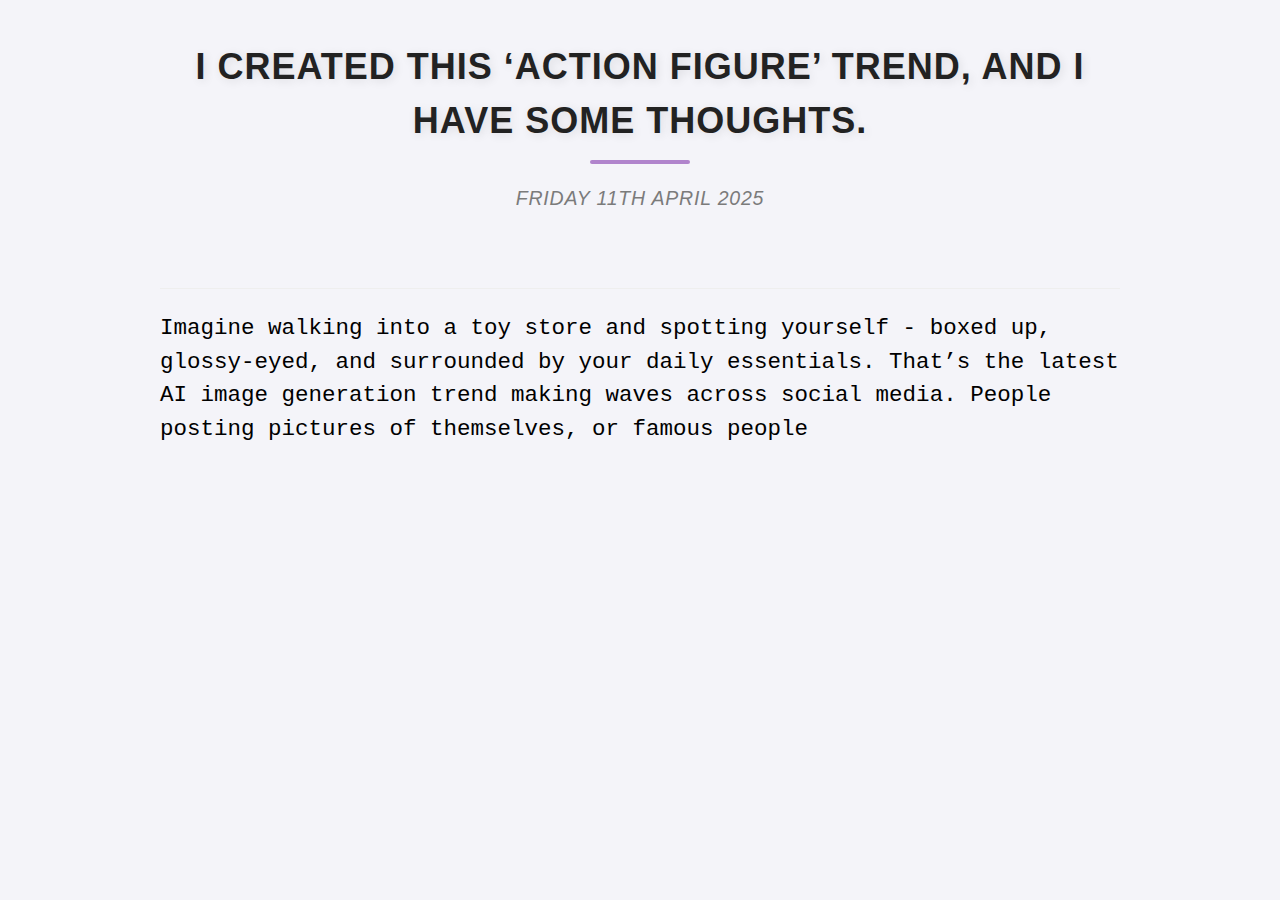
==== action-figure-trend.html @ eaa57ef6 "Added 'action-figures' blog post" ====
<!DOCTYPE html>
<html lang="en">
<head>
  <meta charset="UTF-8" />
  <title>I created this ‘Action Figure’ trend, and I have some thoughts.</title>
  <link rel="stylesheet" href="blog.css"/>
  <link rel="stylesheet" href="https://www.w3schools.com/w3css/4/w3.css">
  <link rel="stylesheet" href="https://fonts.googleapis.com/css?family=Raleway">
</head>

<body>
<div class="page_text_container">
  <div class="page_content">

    <h1><b>I created this ‘Action Figure’ trend, and I have some thoughts.</b></h1>
    <h3 class="date">Friday 11th April 2025</h3>
    <br> <br>
    <hr>

      <p>
        Imagine walking into a toy store and spotting yourself - boxed up, glossy-eyed, and surrounded by your daily essentials. That’s the latest AI image generation trend making waves across social media. People posting pictures of themselves, or famous people
---- blog.css ----
/* Import fonts */
@import url("https://fonts.cdnfonts.com/css/tw-cen-mt-std");

/* ================================ */
/*        Global Variables          */
/* ================================ */
:root {
    --text_font: "Roboto", sans-serif;

    /* Color Theme */
    --mainpurple: #6008ac;
    --lightpurple: #b084cc;
    --yellowalt: #edbd2d;
    --lightyellow: #f8e09a;
    --mainwhite: #f4f4f9;
    --mainblack: #000000;
    --maingrey: #ccc;

    /* Styling colours */
    --default-color: #2d2d2d;
    --grey: #9e9e9e;
    --red: #eb5757;
    --orange: #f2994a;
    --yellow: #f2c94c;
    --green: #27ae60;
    --teal: #2ac9b7;
    --blue: #2d9cdb;
    --purple: #9b51e0;
    --pink: #ff4d94;
    --brown: #8d6e63;
    --cyan: #00bcd4;
    --light-grey: #f5f5f5;
}

/* ================================ */
/*          Global Styles           */
/* ================================ */
body {
    background-color: var(--mainwhite);
    font-family: var(--text_font);
    font-size: 18px;
    line-height: 1.43; /* Improved readability */
    color: var(--mainblack);
}

/* ================================ */
/*          Headings Styles         */
/* ================================ */
h1 {
    font-size: 3rem;
    font-weight: 800;
    text-align: center;
    color: #222;
    position: relative;
    padding-bottom: 15px;
    margin-bottom: 20px;
    text-transform: uppercase;
    letter-spacing: 1px;
    text-shadow: 2px 2px 10px rgba(0, 0, 0, 0.1);
    transition: color 0.3s ease-in-out;
}

/* Underline effect for h1 */
h1::after {
    content: "";
    display: block;
    width: 100px;
    height: 4px;
    background: var(--lightpurple);
    margin: 12px auto 0;
    border-radius: 2px;
    transition: width 0.3s ease-in-out;
}

/* Hover effect on heading */
h1:hover::after {
    width: 120px;
}

/* Underline effect for h2 */
h2::after {
    content: "";
    display: block;
    width: 100px;
    height: 4px;
    background: var(--purple);
    margin: 12px auto 0;
    border-radius: 2px;
    transition: width 0.3s ease-in-out;
}

/* Hover effect on heading */
h2:hover::after {
    width: 120px;
}

/* Styling for post date */
.date {
    font-size: 1.3rem;
    font-weight: 500;
    text-align: center;
    color: #666;
    margin-top: -5px;
    font-style: italic;
    text-transform: uppercase;
    letter-spacing: 0.8px;
    opacity: 0.85;
    transition: opacity 0.3s ease-in-out;
}

h3:hover {
    opacity: 1;
}

/* ================================ */
/*       Page Content Styles        */
/* ================================ */
.page_text_container {
    position: relative;
    text-align: center;
    padding: 0;
    margin-top: 25px;
    width: 100%;
    display: flex;
    justify-content: center;
}

.page_content {
    width: 75%;
    margin: 5px;
}

/* Centering images */
.outer-img-container {
    display: flex;
    justify-content: center;
    align-items: center;
}

figcaption {
    font-size: 12px;
    font-style: italic;
    text-align: center;
    margin-top: 5px;
    outline: 1px solid var(--maingrey);
    padding: 5px;
}

/* ================================ */
/*           Footer Styles          */
/* ================================ */
footer {
    display: flex;
    justify-content: center;
    align-items: center;
    padding: 20px;
    border-top: 5px solid var(--maingrey);
}

footer p {
    margin: 0;
}

/* Footer Button Styling */
footer button {
    background-color: var(--lightpurple);
    color: white;
    border: none;
    padding: 10px 20px;
    font-size: 16px;
    border-radius: 5px;
    cursor: pointer;
    transition: background-color 0.3s ease, transform 0.2s ease;
}

footer button:hover {
    background-color: var(--mainpurple);
    transform: scale(1.05);
}

/* Footer Button Styling */
#exit-button {
    background-color: var(--lightpurple);
    color: white;
    cursor: pointer;
    transition: background-color 0.3s ease, transform 0.2s ease;
    margin-top: 5px;
}

#exit-button:hover {
    background-color: var(--mainpurple);
    transform: scale(1.05);
}


/* Read more Button Styling */
.read {
    background-color: var(--maingrey);
    color: var(--mainblack);
    border: none;
    padding: 10px 20px;
    font-size: 16px;
    border-radius: 5px;
    cursor: pointer;
    transition: background-color 0.3s ease, transform 0.2s ease;
    margin-bottom: 50px;
}

.read:hover {
    background-color: var(--mainpurple);
    transform: scale(1.05);
    color: var(--mainwhite);
}

/* ================================ */
/*      Blog Text Customization     */
/* ================================ */
.text_computer {
    font-family: 'Courier New', Courier, monospace;
    font-size: 150%;
}

.blog_text {
    text-align: left;
}

p {
    font-family: var(--text_font), serif;
    font-size: 150%;
    text-align: left;

}

/* ================================ */
/*      Hyperlink Hover Effect      */
/* ================================ */

a:hover {
    background-color: var(--mainpurple);
    color: var(--mainwhite);
    transition: 0.2s;
    padding: 5px 10px;
    border-radius: 10px;
    box-decoration-break: clone;
    -webkit-box-decoration-break: clone;
}

/* ================================= */
/*       Text Alignment Classes      */
/* ================================= */
.text-left { text-align: left; }
.text-center { text-align: center; }
.text-right { text-align: right; }

p {
    font-family: 'Courier New', Courier, monospace;
}

.main-page {
    font-family: var(--text_font);
}

footer p {
    font-family: var(--text_font);
}

/* ================================= */
/*      Standard Color Classes       */
/* ================================= */
.text-default { color: var(--default-color); }
.text-grey { color: var(--grey); }
.text-red { color: var(--red); }
.text-orange { color: var(--orange); }
.text-yellow { color: var(--yellow); }
.text-green { color: var(--green); }
.text-teal { color: var(--teal); }
.text-blue { color: var(--blue); }
.text-purple { color: var(--purple); }
.text-pink { color: var(--pink); }
.text-brown { color: var(--brown); }
.text-cyan { color: var(--cyan); }

/* ================================= */
/*     Text Highlighting             */
/* ================================= */
.highlight {
    padding: 2px 6px;
    border-radius: 4px;
    display: inline;
    box-decoration-break: clone;
    -webkit-box-decoration-break: clone;
}


/* Default state: Transparent background with black text */
.highlight-grey { background-color: rgba(158, 158, 158, 0.1); color: #000; }
.highlight-red { background-color: rgba(235, 87, 87, 0.1); color: #000; }
.highlight-orange { background-color: rgba(242, 153, 74, 0.1); color: #000; }
.highlight-yellow { background-color: rgba(242, 201, 76, 0.1); color: #000; }
.highlight-green { background-color: rgba(39, 174, 96, 0.3); color: #000; }
.highlight-teal { background-color: rgba(42, 201, 183, 0.1); color: #000; }
.highlight-blue { background-color: rgba(45, 156, 219, 0.1); color: #000; }
.highlight-purple { background-color: rgba(155, 81, 224, 0.1); color: #000; }
.highlight-pink { background-color: rgba(255, 77, 148, 0.1); color: #000; }
.highlight-brown { background-color: rgba(141, 110, 99, 0.1); color: #000; }
.highlight-cyan { background-color: rgba(0, 188, 212, 0.1); color: #000; }

/* Smooth transition effect */
.highlight-grey,
.highlight-red,
.highlight-orange,
.highlight-yellow,
.highlight-green,
.highlight-teal,
.highlight-blue,
.highlight-purple,
.highlight-pink,
.highlight-brown,
.highlight-cyan {
    transition: background-color 0.3s ease, color 0.3s ease;
}

/* Hover state: Solid color with white or black text for contrast */
.highlight-grey:hover { background-color: var(--grey); color: #fff; }
.highlight-red:hover { background-color: var(--red); color: #fff; }
.highlight-orange:hover { background-color: var(--orange); color: #fff; }
.highlight-yellow:hover { background-color: var(--yellow); color: #000; }
.highlight-green:hover { background-color: var(--green); color: #fff; }
.highlight-teal:hover { background-color: var(--teal); color: #fff; }
.highlight-blue:hover { background-color: var(--blue); color: #fff; }
.highlight-purple:hover { background-color: var(--purple); color: #fff; }
.highlight-pink:hover { background-color: var(--pink); color: #fff; }
.highlight-brown:hover { background-color: var(--brown); color: #fff; }
.highlight-cyan:hover { background-color: var(--cyan); color: #fff; }

/* ================================= */
/*       Full-Width Banner Style     */
/* ================================= */
.banner {
    display: block;
    width: 100%;
    padding: 12px;
    border-radius: 6px;
}

.banner-grey { background-color: var(--grey); color: #fff; }
.banner-red { background-color: var(--red); color: #fff; }
.banner-orange { background-color: var(--orange); color: #fff; }
.banner-yellow { background-color: var(--yellow); color: #000; }
.banner-green { background-color: var(--green); color: #fff; }
.banner-teal { background-color: var(--teal); color: #fff; }
.banner-blue { background-color: var(--blue); color: #fff; }
.banner-purple { background-color: var(--purple); color: #fff; }
.banner-pink { background-color: var(--pink); color: #fff; }
.banner-brown { background-color: var(--brown); color: #fff; }
.banner-cyan { background-color: var(--cyan); color: #fff; }

/* ================================= */
/*        Quote Block Style          */
/* ================================= */
/* Block Quote */
.quote {
    border-left: 4px solid var(--grey);
    padding: 10px 16px;
    background-color: var(--light-grey);
    font-style: italic;
    color: var(--default-color);
    font-size: 125% !important;
    font-family: "Georgia", "Garamond", "Times New Roman", serif; /* More quote-like font */
    transition: background-color 0.3s ease, border-color 0.3s ease, transform 0.2s ease;
}

.quote:hover {
    background-color: rgba(158, 158, 158, 0.1); /* Slight grey tint */
    border-left-color: var(--purple); /* Highlight border */
    transform: translateX(4px); /* Slight shift for a dynamic effect */
}

/* Inline Quote */
.quote-inline {
    border-left: 2px solid var(--grey); /* Thinner border for inline use */
    padding-left: 8px; /* Small padding to separate from text */
    font-style: italic;
    color: var(--default-color);
    font-size: 80% !important; /* Slightly larger for emphasis but not overpowering */
    display: inline; /* Ensures it stays within text flow */
    background-color: var(--light-grey);
    font-family: "Georgia", "Garamond", "Times New Roman", serif; /* Matching quote style */
    transition: background-color 0.3s ease, border-color 0.3s ease, transform 0.2s ease;
}

.quote-inline:hover {
    background-color: rgba(158, 158, 158, 0.3); /* More noticeable highlight */
    border-left-color: var(--purple); /* Highlight border */
    transform: scale(1.05); /* Slight zoom effect */
}


/* ================================= */
/*   Prism.js Code Block Styling     */
/* ================================= */
pre[class*="language-"] {
    background: #2d2d2d;
    padding: 12px;
    border-radius: 6px;
    overflow-x: auto;
    font-family: monospace;
}


/* ================================= */
/*            Callouts               */
/* ================================= */
.callout {
    padding: 12px;
    border-radius: 6px;
    border-left: 5px solid;
    margin: 10px 0;
    font-size: 150%;
    background-color: rgba(45, 45, 45, 0.1);
    color: var(--default-color);
    display: flex;
    align-items: flex-start;
    gap: 10px;
}

/* Color Variants */
.callout.grey { border-color: var(--grey); background-color: rgba(158, 158, 158, 0.1); }
.callout.red { border-color: var(--red); background-color: rgba(235, 87, 87, 0.1); }
.callout.orange { border-color: var(--orange); background-color: rgba(242, 153, 74, 0.1); }
.callout.yellow { border-color: var(--yellow); background-color: rgba(242, 201, 76, 0.1); }
.callout.green { border-color: var(--green); background-color: rgba(39, 174, 96, 0.1); }
.callout.teal { border-color: var(--teal); background-color: rgba(42, 201, 183, 0.1); }
.callout.blue { border-color: var(--blue); background-color: rgba(45, 156, 219, 0.1); }
.callout.purple { border-color: var(--purple); background-color: rgba(155, 81, 224, 0.1); }
.callout.pink { border-color: var(--pink); background-color: rgba(255, 77, 148, 0.1); }
.callout.brown { border-color: var(--brown); background-color: rgba(141, 110, 99, 0.1); }
.callout.cyan { border-color: var(--cyan); background-color: rgba(0, 188, 212, 0.1); }

.callout-title {
    font-weight: bold;
    margin-bottom: 5px;
    display: flex;
    align-items: center;
    gap: 5px;
}

/* Stock Callouts with Icons and Titles */
.callout.note {
    border-color: #1e88e5;
    background-color: rgba(30, 136, 229, 0.15);
}
.callout.note::before {
    content: "📝 Note";
    font-weight: bold;
}

.callout.warning {
    border-color: #ffa000;
    background-color: rgba(255, 160, 0, 0.15);
}
.callout.warning::before {
    content: "⚠️ Warning";
    font-weight: bold;
}

.callout.error {
    border-color: #d32f2f;
    background-color: rgba(211, 47, 47, 0.15);
}
.callout.error::before {
    content: "❌ Error";
    font-weight: bold;
}

.callout.success {
    border-color: #388e3c;
    background-color: rgba(56, 142, 60, 0.15);
}
.callout.success::before {
    content: "✅ Success";
    font-weight: bold;
}

.callout.info {
    border-color: #0288d1;
    background-color: rgba(2, 136, 209, 0.15);
}
.callout.info::before {
    content: "ℹ️ Info";
    font-weight: bold;
}

/* Two-Column Layout */
.column-container {
    display: grid;
    grid-template-columns: repeat(auto-fit, minmax(300px, 1fr));
    gap: 15px;
}

/* ================================= */
/*        Table Styling             */
/* ================================= */
table {
    width: 100%;
    border-collapse: collapse;
    border-spacing: 0;
    background-color: var(--light-grey);
    margin: 16px 0;
    border-radius: 6px;
    overflow: hidden;
}

th, td {
    padding: 12px;
    border: 1px solid var(--grey);
    text-align: left;
}

th {
    background-color: var(--purple);
    color: white;
    font-weight: bold;
}

tr:nth-child(even) {
    background-color: #e8e8e8;
}

/* Modernize the filter bar */
#tags {
    background: #fff;
    border-radius: 12px;
    box-shadow: 0 4px 8px rgba(0, 0, 0, 0.1);
    padding: 20px;
    margin: 15px 0;
}

/* Header styling */
#tags h4 {
    font-size: 18px;
    font-weight: bold;
    color: #333;
    margin-bottom: 15px;
}

/* Style the button container */
#myBtnContainer {
    display: flex;
    gap: 10px;
    flex-wrap: wrap;
}

/* Base button styles */
.btn {
    background: #f5f5f5;
    border: none;
    border-radius: 20px;
    padding: 10px 20px;
    font-size: 14px;
    font-weight: 500;
    cursor: pointer;
    transition: all 0.3s ease-in-out;
}

/* Hover and active state */
.btn:hover {
    background-color: var(--mainpurple);
    color: var(--mainwhite);
    transform: scale(1.05);
}

.btn.active {
    background: var(--lightpurple);
    color: white;
}

.btn.active:hover {
    background-color: var(--mainpurple);
    color: var(--mainwhite);
    transform: scale(1.05);
}

/* Responsive adjustments */
@media (max-width: 600px) {
    #myBtnContainer {
        flex-direction: column;
        align-items: center;
    }

    .btn {
        width: 100%;
        text-align: center;
    }
}

#rounded {
    border-radius: 12px;
}

#rounded-image {
    border-radius: 12px 12px 0px 0px;
}

/* Ensure the image is responsive */
figure img {
    max-width: 75%;
    height: auto;
    display: block;
    margin: 0 auto;
    border-radius: 8px; /* Optional: rounded corners */
    box-shadow: 2px 2px 10px rgba(0, 0, 0, 0.2); /* Optional: subtle shadow */
    margin-bottom: 10px;
}

/* Style for figure and caption */
figure {
    text-align: center;
    margin: 20px auto;
    max-width: 90%; /* Prevents images from being too wide */
}

figcaption {
    font-size: 14px;
    font-style: italic;
    color: #555;
    margin-top: 5px;
    max-width: 75%;
    text-align: center;
    margin-left: auto;
    margin-right: auto;
}

#link {
    color: var(--purple);
    text-decoration: underline;
}

#link:hover {
    color: var(--mainwhite);
}

/* ================================= */
/*        Prompts from AI            */
/* ================================= */

@keyframes swirlGradient {
    0% { background-position: 0% 50%; }
    50% { background-position: 100% 50%; }
    100% { background-position: 0% 50%; }
}

.ai-prompt {
    /* background: linear-gradient(135deg, #1b0f2a, #2b1e3b, #320267, #341e3b);*/
    background: linear-gradient(135deg, #f7e1fb, #f1d1f5, #dcc1f6, #f2e9f5);
    background-size: 300% 300%;
    animation: swirlGradient 10s infinite linear;
    color: black;
    font-family: "Courier New", Courier, monospace;
    border-left: 5px solid #b238f8; /* Purple left border */
    border-right: 5px solid #b238f8; /* Purple right border */
    padding: 16px;
    border-radius: 8px;
    /*box-shadow: 0 4px 10px rgba(56, 189, 248, 0.3);*/
    margin: 24px 0;
    white-space: pre-wrap;
    word-break: break-word;
    position: relative; /* Allows precise positioning of the label */
    padding-top: 30px;
}

/* Centered Label with Bottom Purple Border */
.ai-prompt::before {
    content: "Prompt";
    position: absolute;
    top: -12px; /* Moves it slightly above the box */
    left: 50%;
    transform: translateX(-50%); /* Centers it */
    background: black;
    color: white;
    padding: 4px 50px; /* Adds left/right padding */
    font-size: 14px;
    font-weight: bold;
    border-radius: 8px 8px 8px 8px;
    border-bottom: 3px solid #b238f8; /* Purple border on bottom */
    /*box-shadow: 0 2px 5px rgba(0, 0, 0, 0.3);*/
    white-space: nowrap; /* Ensures it doesn’t wrap */
}

/* Extra styling for alternate button */

.button-group {
    display: flex;
    flex-direction: row;
    gap: 10px;
    flex-wrap: wrap;
    margin-top: 10px;
}

.footer-button {
    padding: 10px 15px;
    font-size: 1em;
    cursor: pointer;
    border: none;
    border-radius: 5px;
    height: 100%; /* Ensures equal height */
    box-sizing: border-box;
    background-color: var(--primary-color, #eee); /* fallback if --primary-color is not set */
    color: black;
}

.yellow-button {
    background-color: var(--lightyellow);
}

.purple-button {
    background-color: var(--lightpurple);
    color:white;
}

.yellow-button:hover {
    background-color: var(--yellowalt);
}

/* Responsive layout: stack buttons vertically on smaller screens */
@media (max-width: 806px) {
    .button-group {
        flex-direction: column;
        align-items: flex-start;
    }

    .footer-button {
        width: 100%;
        max-width: 300px;
    }
}

ul
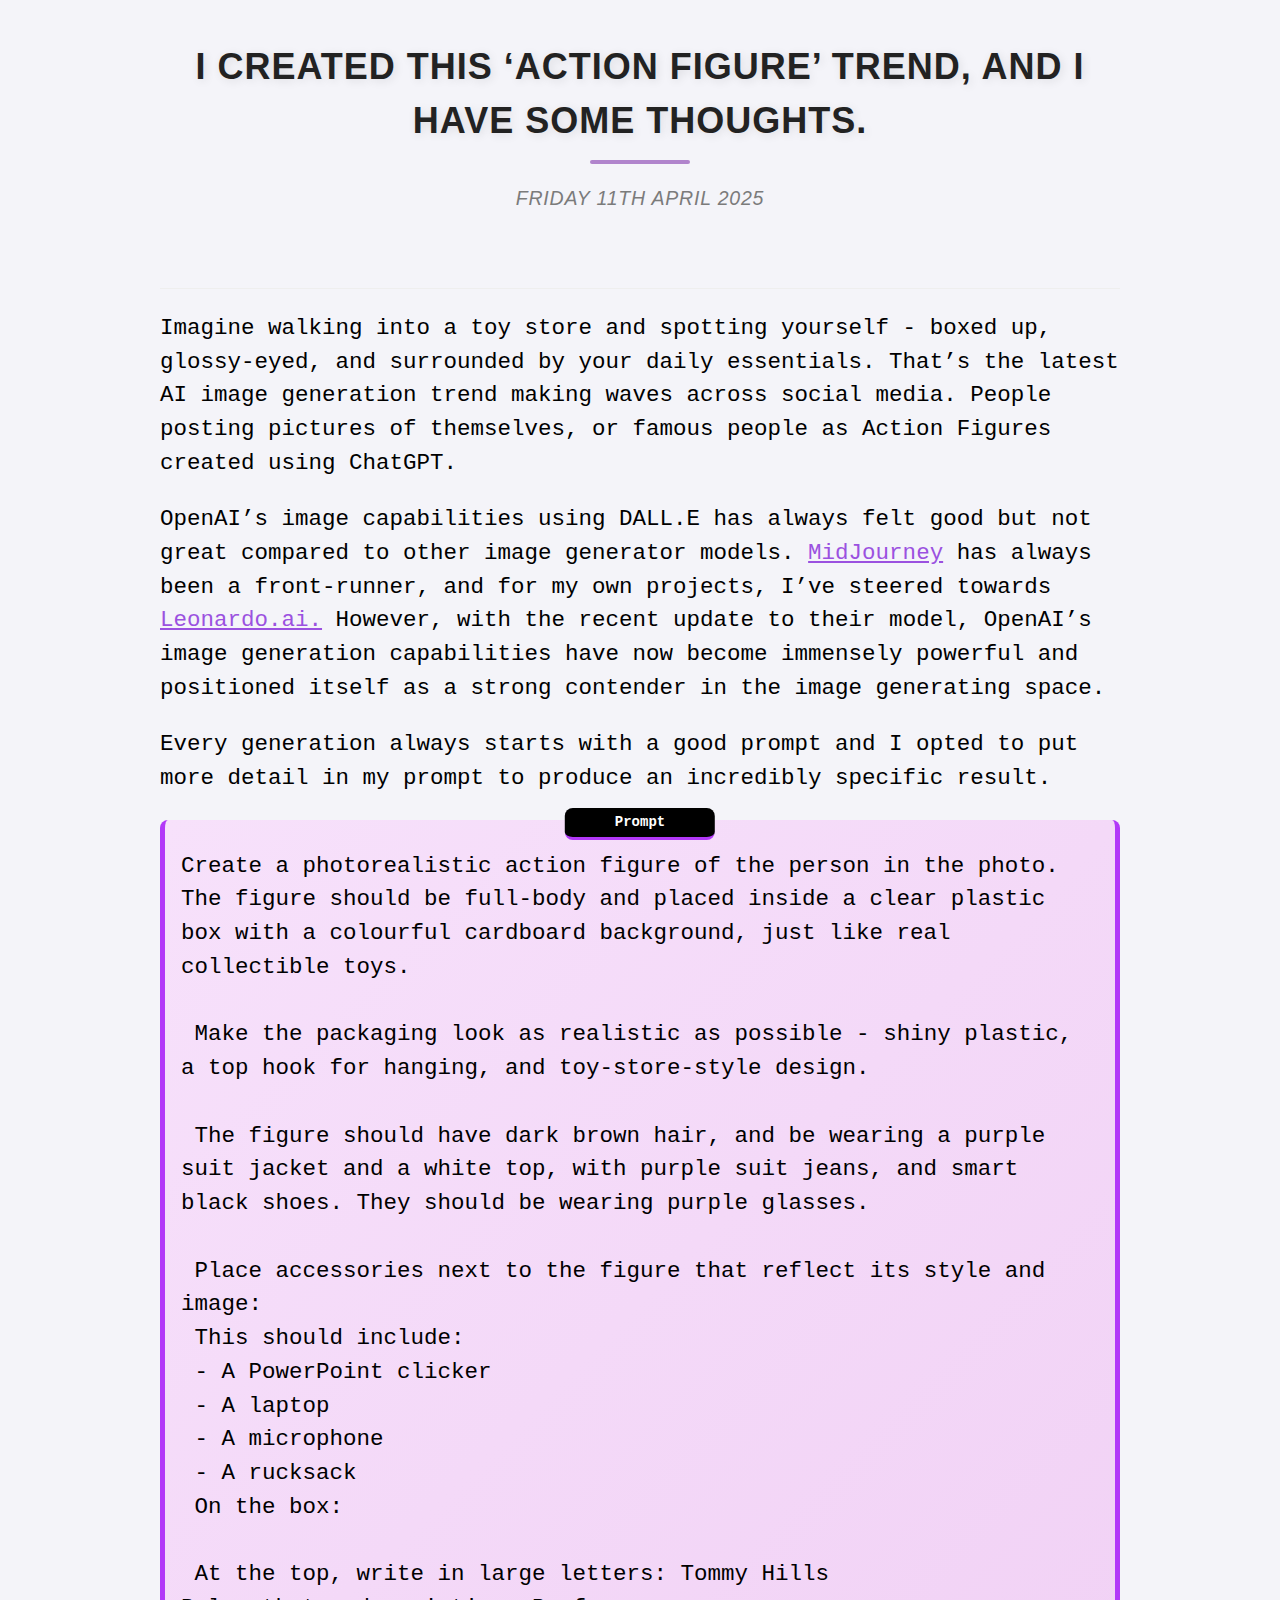
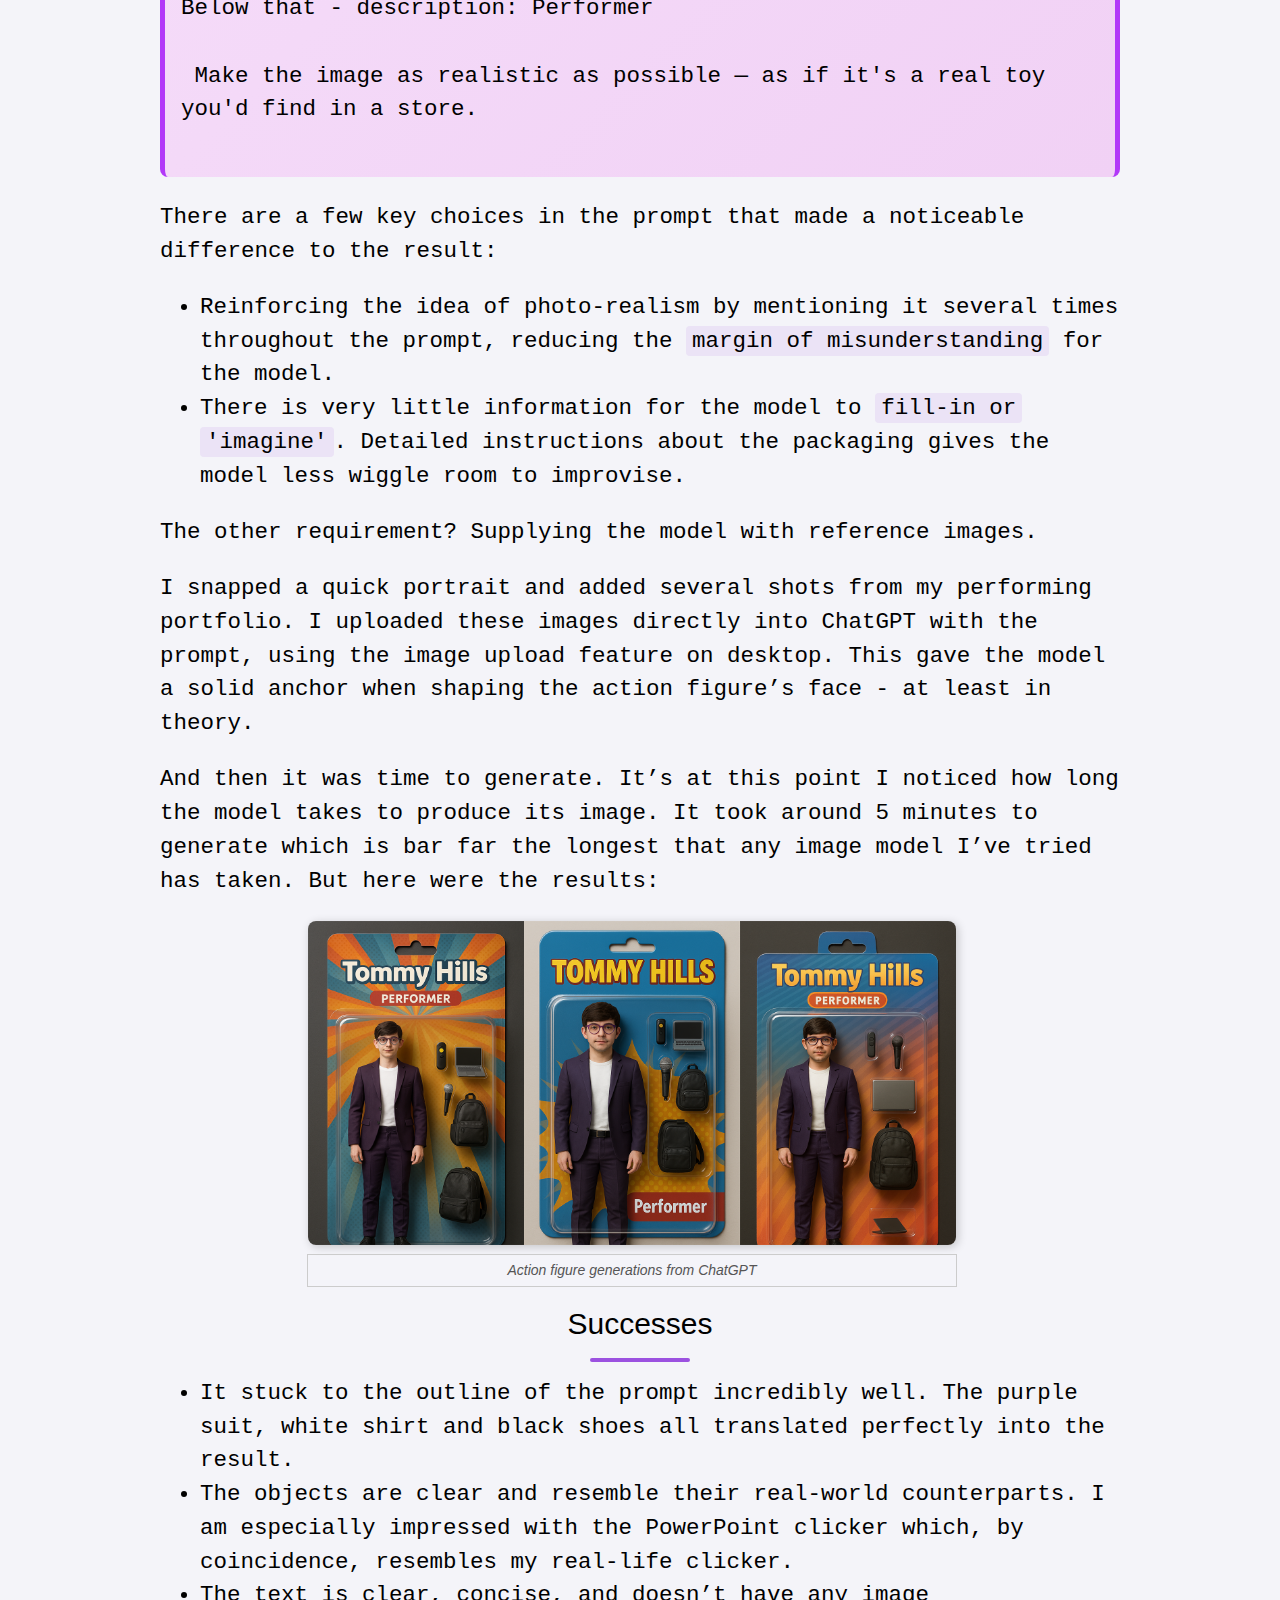
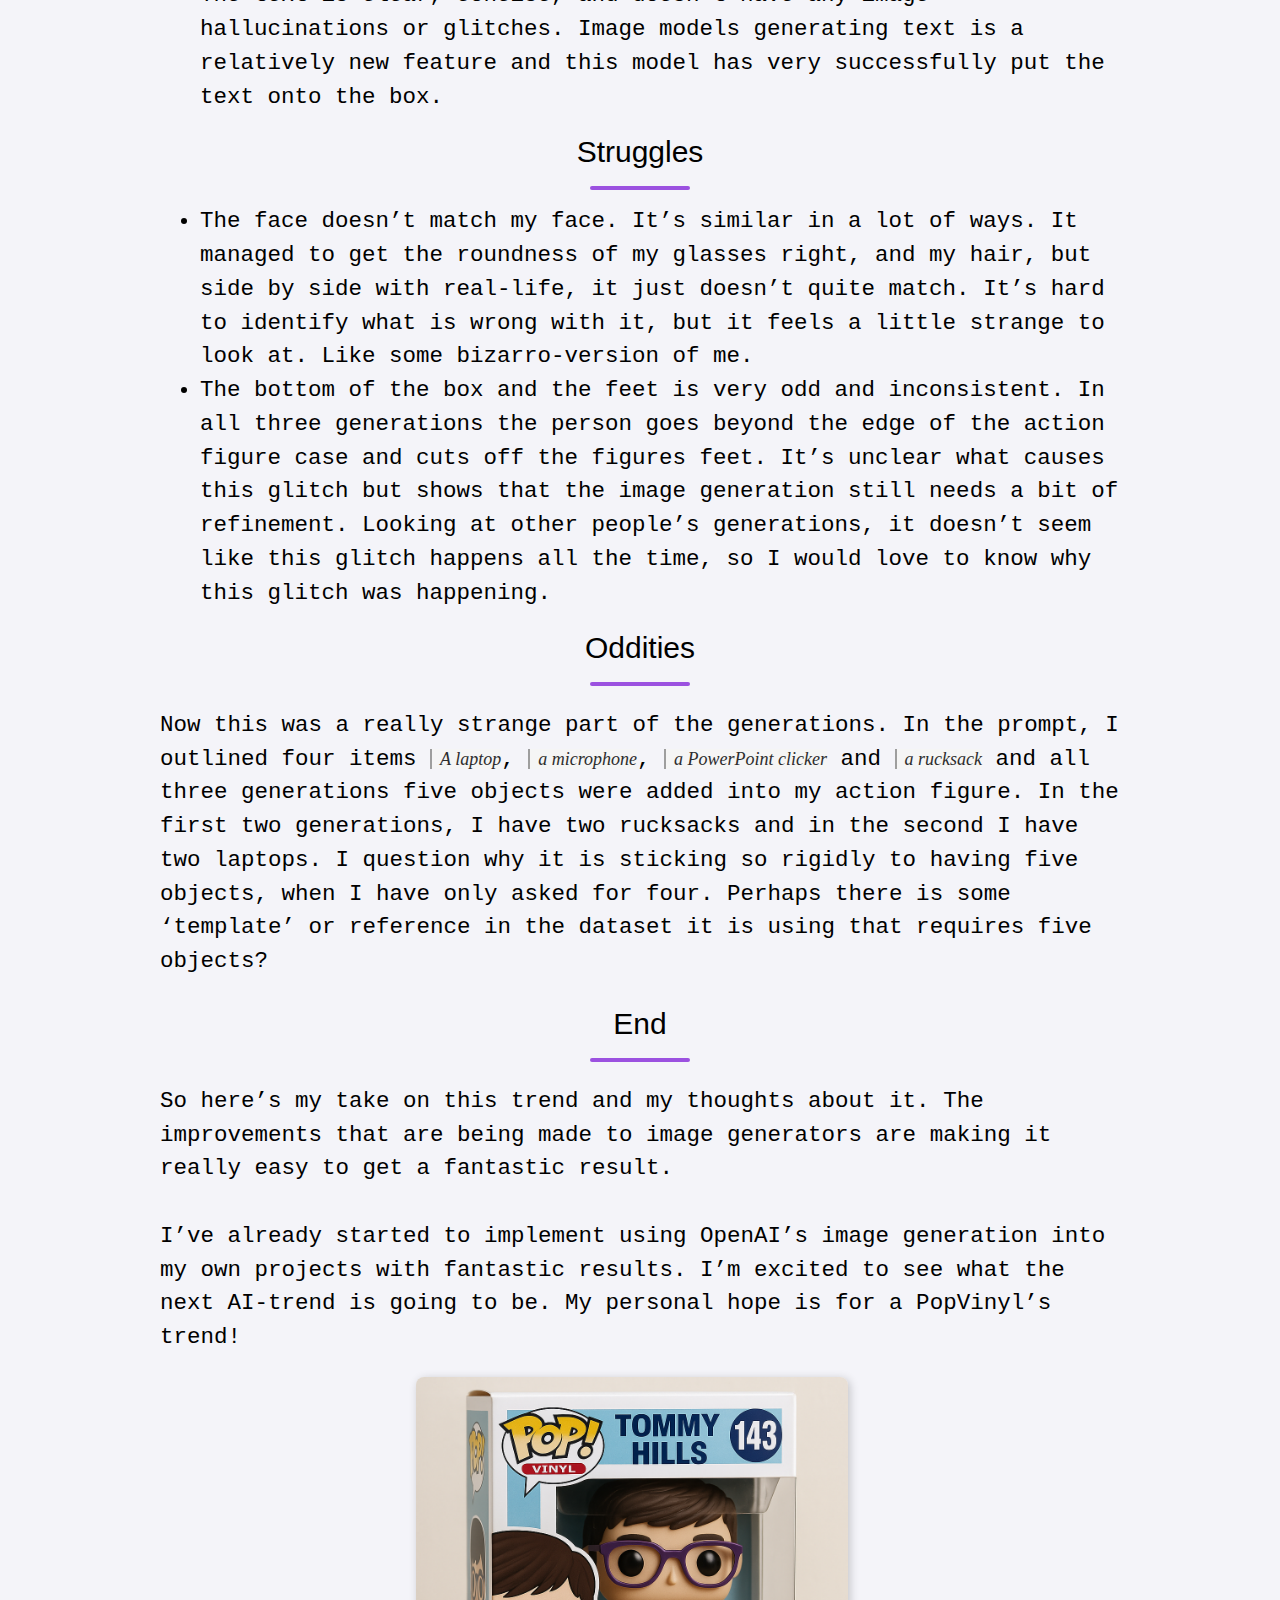
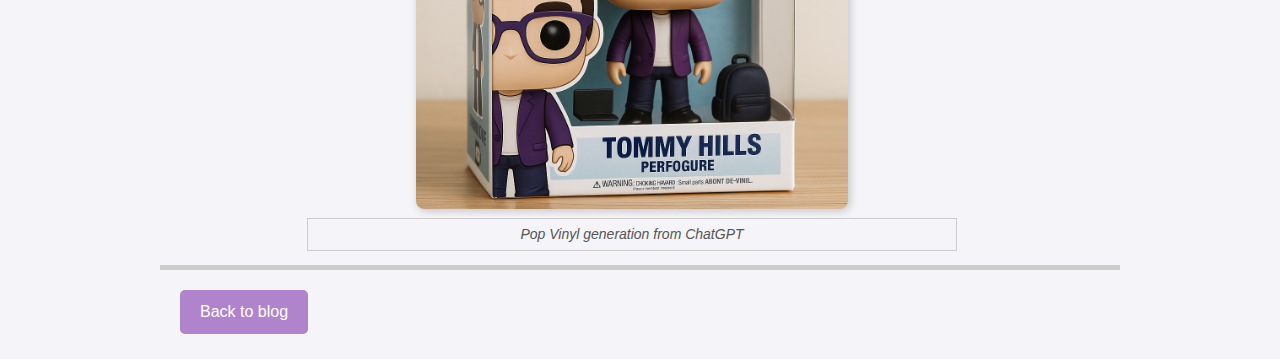
==== commit 4a4a50c2: "Added 'action-figures' blog post" ====
--- a/action-figure-trend.html
+++ b/action-figure-trend.html
@@ -18,4 +18,80 @@
     <hr>
 
       <p>
-        Imagine walking into a toy store and spotting yourself - boxed up, glossy-eyed, and surrounded by your daily essentials. That’s the latest AI image generation trend making waves across social media. People posting pictures of themselves, or famous people+        Imagine walking into a toy store and spotting yourself - boxed up, glossy-eyed, and surrounded by your daily essentials. That’s the latest AI image generation trend making waves across social media. People posting pictures of themselves, or famous people as Action Figures created using ChatGPT.
+      </p>
+      <p>
+        OpenAI’s image capabilities using DALL.E has always felt good but not great compared to other image generator models. <a id="link" href="https://www.midjourney.com/">MidJourney</a> has always been a front-runner, and for my own projects, I’ve steered towards <a id="link" href="https://leonardo.ai/">Leonardo.ai.</a> However, with the recent update to their model, OpenAI’s image generation capabilities have now become immensely powerful and positioned itself as a strong contender in the image generating space.
+      </p>
+      <p>
+        Every generation always starts with a good prompt and I opted to put more detail in my prompt to produce an incredibly specific result.
+      </p>
+
+
+      <p class="ai-prompt">Create a photorealistic action figure of the person in the photo. The figure should be full-body and placed inside a clear plastic box with a colourful cardboard background, just like real collectible toys.<br><br> Make the packaging look as realistic as possible - shiny plastic, a top hook for hanging, and toy-store-style design. <br><br> The figure should have dark brown hair, and be wearing a purple suit jacket and a white top, with purple suit jeans, and smart black shoes. They should be wearing purple glasses. <br><br> Place accessories next to the figure that reflect its style and image: <br> This should include: <br> - A PowerPoint clicker <br> - A laptop <br> - A microphone <br> - A rucksack <br> On the box: <br><br> At the top, write in large letters: Tommy Hills <br>Below that - description: Performer <br><br> Make the image as realistic as possible — as if it's a real toy you'd find in a store.
+      </p>
+
+    <p>There are a few key choices in the prompt that made a noticeable difference to the result:</p>
+
+    <ul>
+      <li>Reinforcing the idea of photo-realism by mentioning it several times throughout the prompt, reducing the <span class="highlight highlight-purple">margin of misunderstanding</span> for the model.</li>
+      <li>There is very little information for the model to <span class="highlight highlight-purple">fill-in or 'imagine'</span>. Detailed instructions about the packaging gives the model less wiggle room to improvise.</li>
+    </ul>
+
+    <p>The other requirement? Supplying the model with reference images.</p>
+
+    <p>I snapped a quick portrait and added several shots from my performing portfolio. I uploaded these images directly into ChatGPT with the prompt, using the image upload feature on desktop. This gave the model a solid anchor when shaping the action figure’s face - at least in theory.</p>
+
+    <p>And then it was time to generate. It’s at this point I noticed how long the model takes to produce its image. It took around 5 minutes to generate which is bar far the longest that any image model I’ve tried has taken. But here were the results:</p>
+
+    <figure>
+      <img src="/Media/ChatGPT-Action-Figure-Generations.png" alt="Action figure generations from ChatGPT" id="styledImage">
+      <figcaption id="imageCaption"></figcaption>
+    </figure>
+
+    <h2>Successes</h2>
+    <ul>
+      <li>It stuck to the outline of the prompt incredibly well. The purple suit, white shirt and black shoes all translated perfectly into the result.</li>
+      <li>The objects are clear and resemble their real-world counterparts. I am especially impressed with the PowerPoint clicker which, by coincidence, resembles my real-life clicker.</li>
+      <li>The text is clear, concise, and doesn’t have any image hallucinations or glitches. Image models generating text is a relatively new feature and this model has very successfully put the text onto the box.</li>
+    </ul>
+
+    <h2>Struggles</h2>
+    <ul>
+      <li>The face doesn’t match my face. It’s similar in a lot of ways. It managed to get the roundness of my glasses right, and my hair, but side by side with real-life, it just doesn’t quite match. It’s hard to identify what is wrong with it, but it feels a little strange to look at. Like some bizarro-version of me.</li>
+      <li>The bottom of the box and the feet is very odd and inconsistent. In all three generations the person goes beyond the edge of the action figure case and cuts off the figures feet. It’s unclear what causes this glitch but shows that the image generation still needs a bit of refinement. Looking at other people’s generations, it doesn’t seem like this glitch happens all the time, so I would love to know why this glitch was happening.</li>
+    </ul>
+
+    <h2>Oddities</h2>
+
+      <p>Now this was a really strange part of the generations. In the prompt, I outlined four items <span class="quote-inline">A laptop</span>, <span class="quote-inline">a microphone</span>, <span class="quote-inline">a PowerPoint clicker</span> and <span class="quote-inline">a rucksack</span> and all three generations five objects were added into my action figure. In the first two generations, I have two rucksacks and in the second I have two laptops. I question why it is sticking so rigidly to having five objects, when I have only asked for four. Perhaps there is some ‘template’ or reference in the dataset it is using that requires five objects?</p>
+
+
+    <h2>End</h2>
+    <p>
+      So here’s my take on this trend and my thoughts about it. The improvements that are being made to image generators are making it really easy to get a fantastic result.
+      <br> <br>
+      I’ve already started to implement using OpenAI’s image generation into my own projects with fantastic results. I’m excited to see what the next AI-trend is going to be. My personal hope is for a PopVinyl’s trend!
+    </p>
+
+    <figure>
+      <img style="width: 50%;" src="/Media/PopVinyl%20-%20Tommy%20Hills.png" alt="Pop Vinyl generation from ChatGPT" id="styledImage2">
+      <figcaption id="imageCaption2"></figcaption>
+    </figure>
+
+    <footer>
+      <p>
+        <button onclick="location.href='https://tommysthoughts.thetommyverse.com';">Back to blog</button>
+      </p>
+    </footer>
+  </div>
+</div>
+
+<script>
+  // Automatically set figcaption from the alt attribute
+  document.getElementById('imageCaption').innerText = document.getElementById('styledImage').alt;
+  document.getElementById('imageCaption2').innerText = document.getElementById('styledImage2').alt;
+</script>
+</body>
+
+</html>
--- a/blog.css
+++ b/blog.css
@@ -735,4 +735,12 @@
     }
 }
 
-ul +ul li {
+    font-family: 'Courier New', Courier, monospace;
+    font-size: 150%;
+    text-align: left;
+}
+
+
+
+
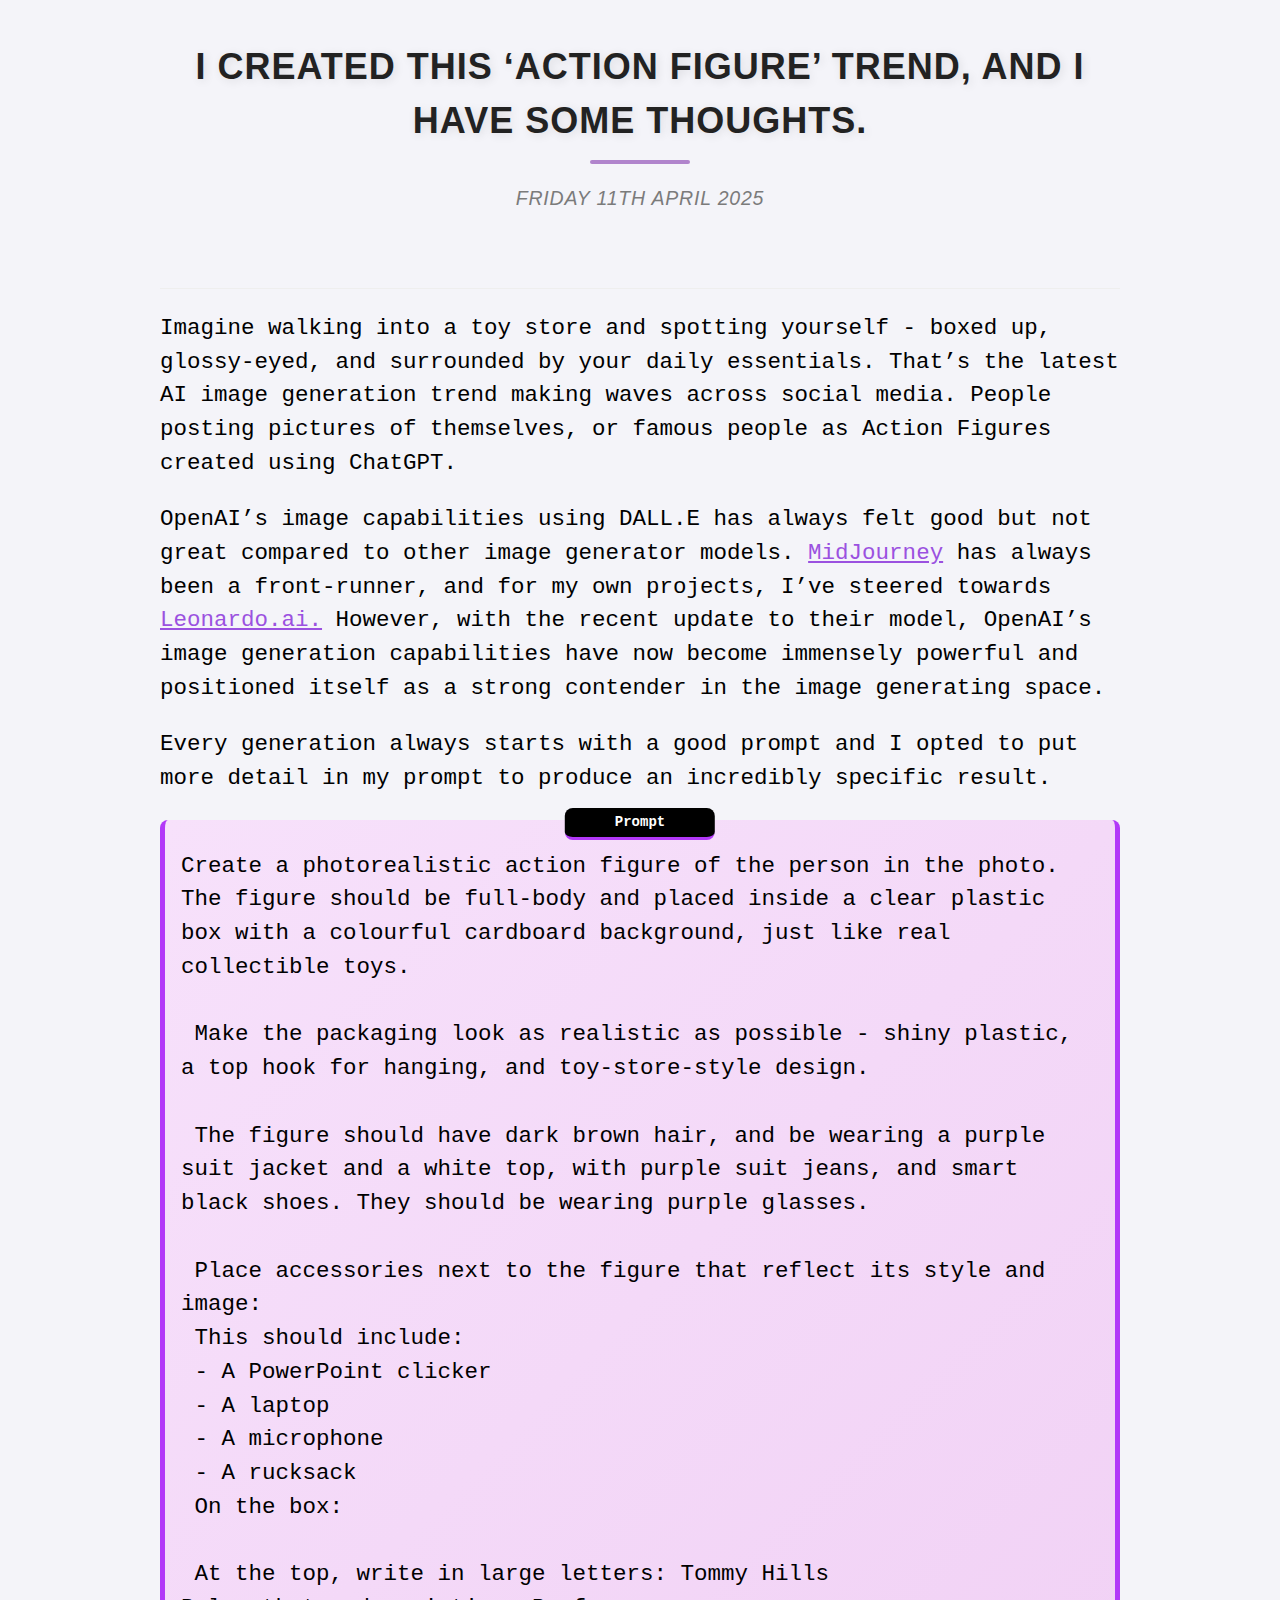
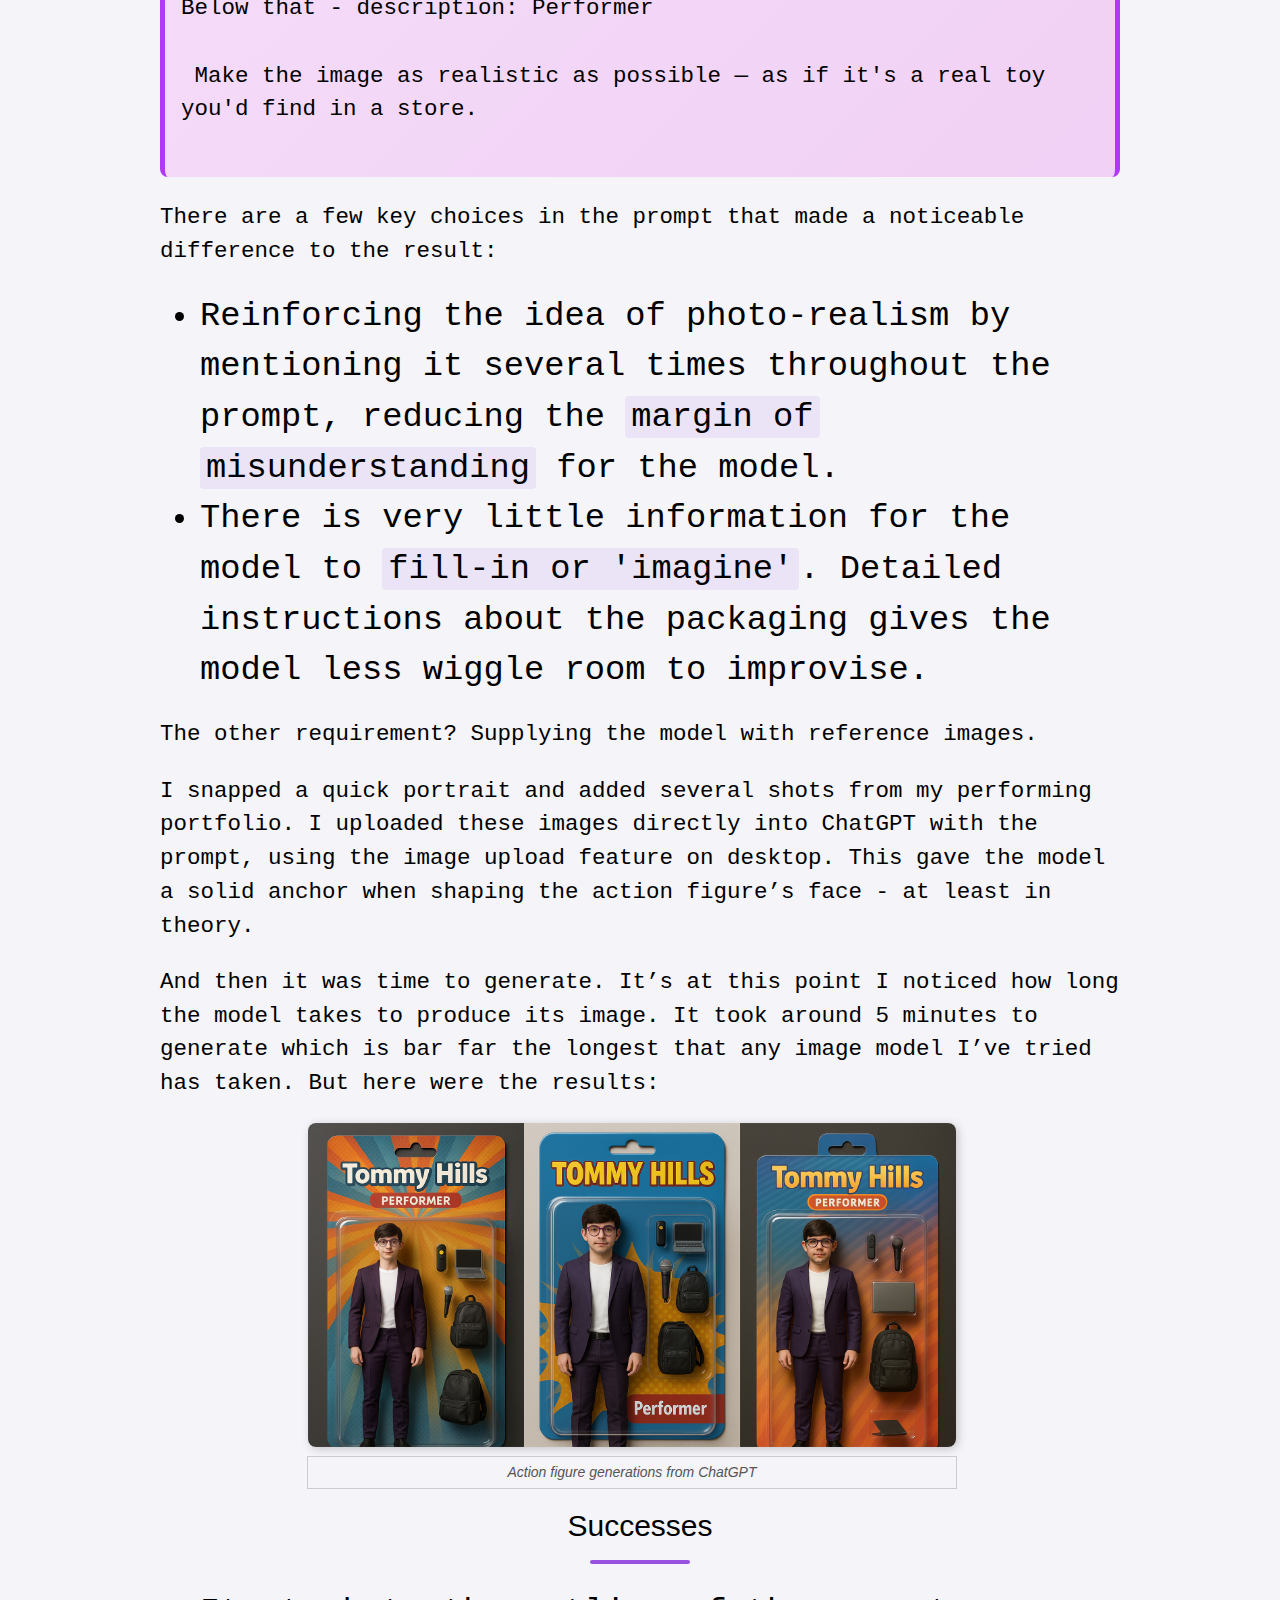
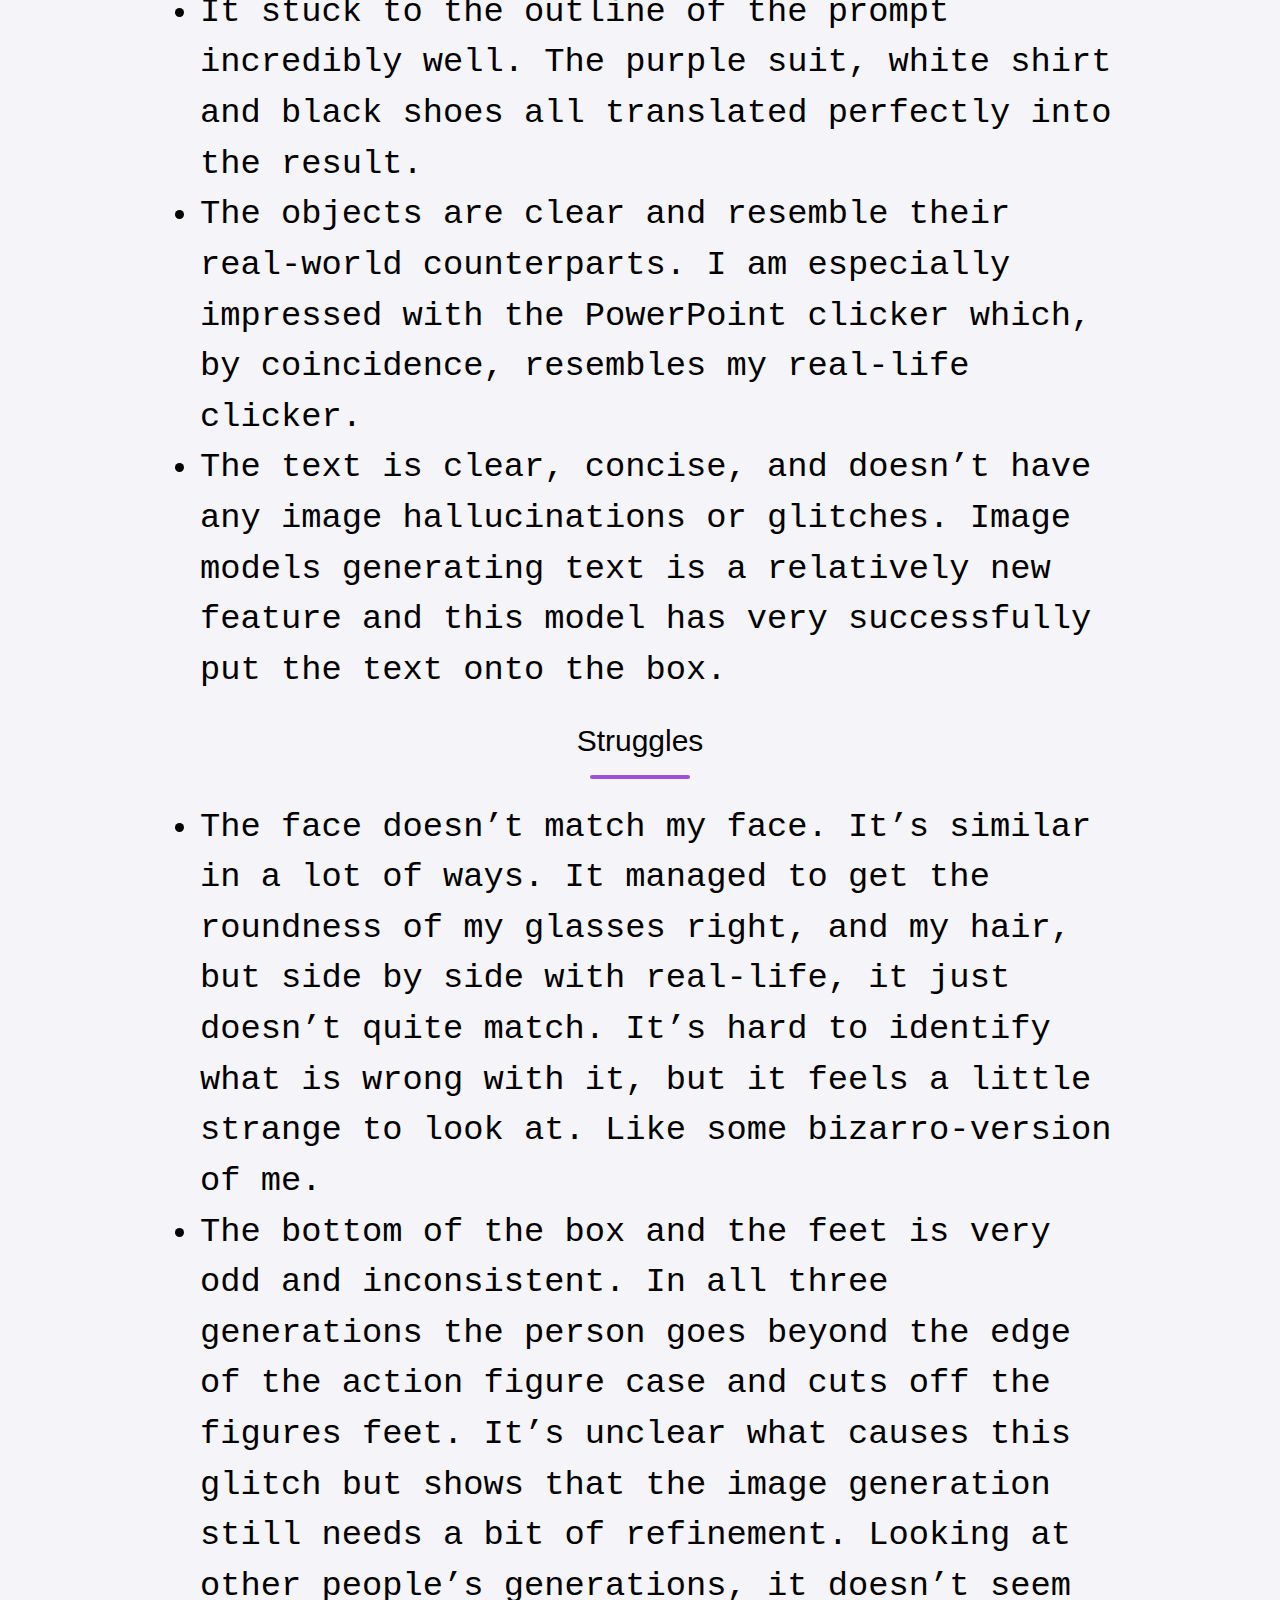
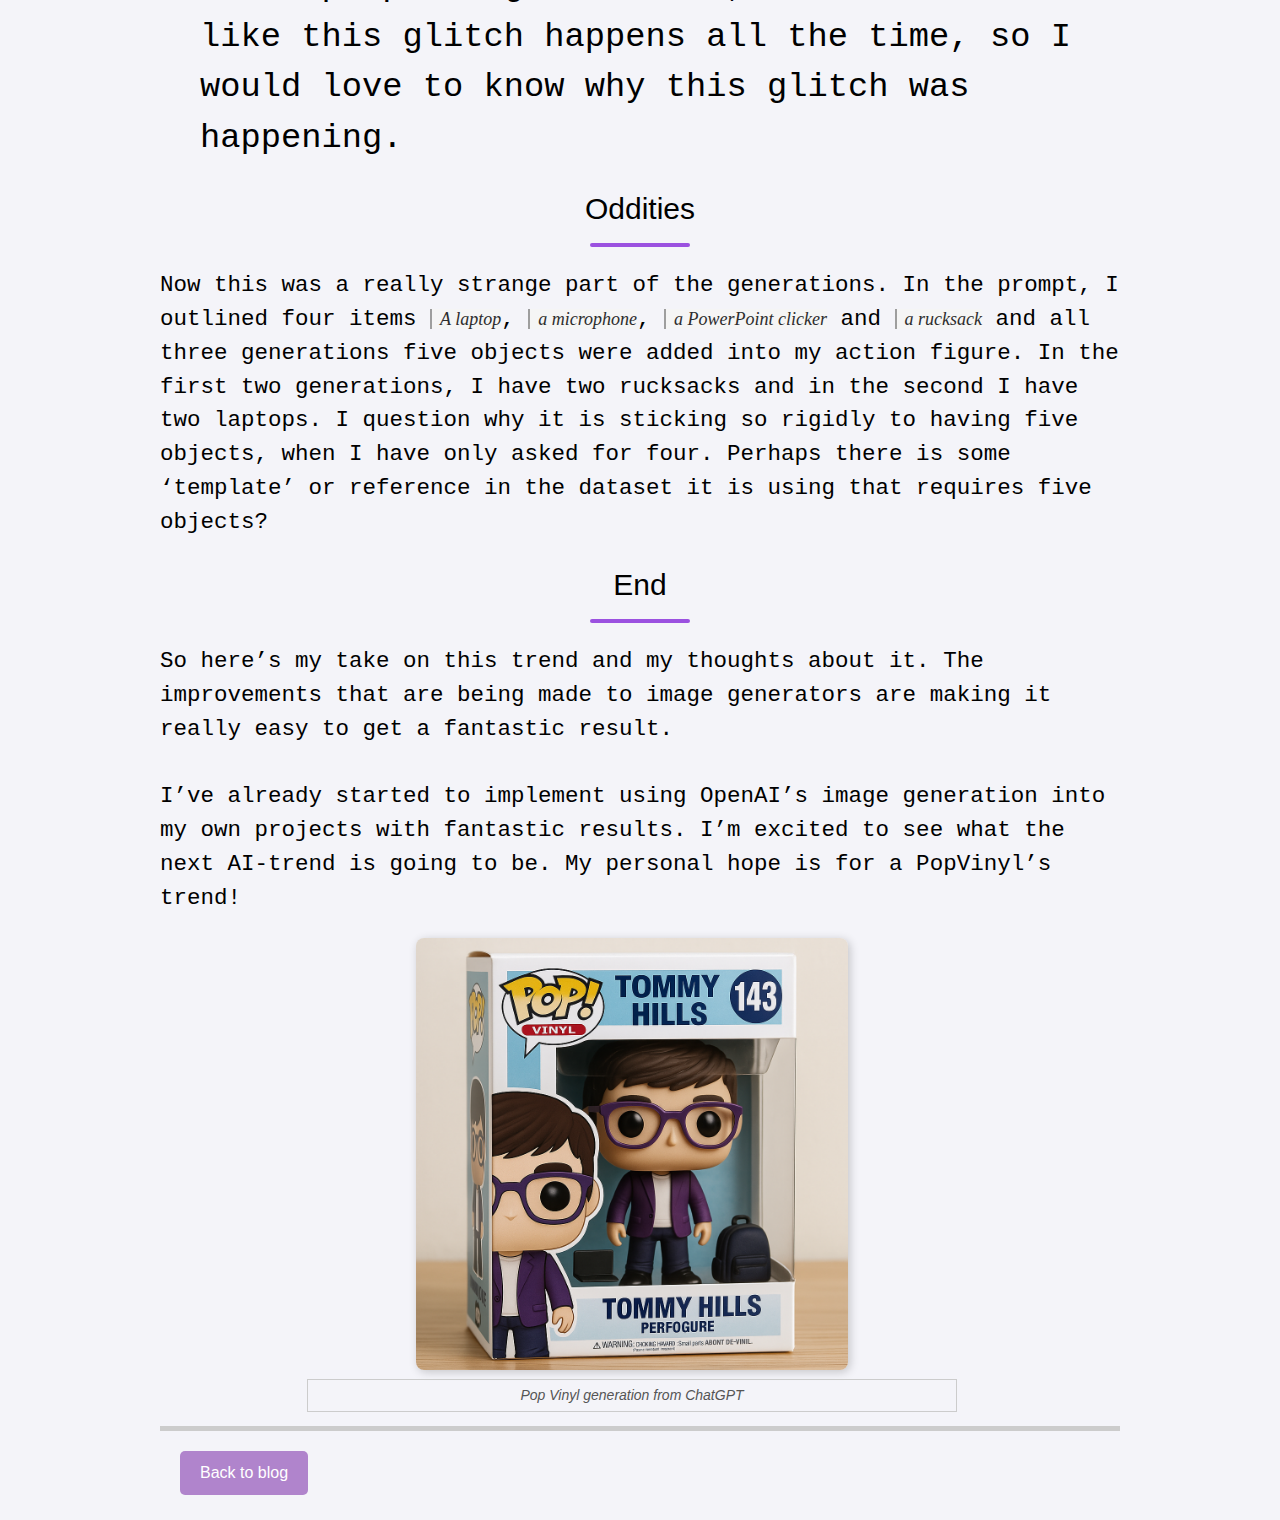
==== commit 9aa8009f: "Small tweak to UL and LI" ====
--- a/action-figure-trend.html
+++ b/action-figure-trend.html
@@ -6,6 +6,19 @@
   <link rel="stylesheet" href="blog.css"/>
   <link rel="stylesheet" href="https://www.w3schools.com/w3css/4/w3.css">
   <link rel="stylesheet" href="https://fonts.googleapis.com/css?family=Raleway">
+  <style>
+    ul {
+      font-family: "Courier New", Courier, monospace !important;
+      text-align: left !important;
+      font-size: 150% !important;
+
+    }
+    li {
+      font-family: "Courier New", Courier, monospace !important;
+      text-align: left !important;
+
+    }
+  </style>
 </head>
 
 <body>
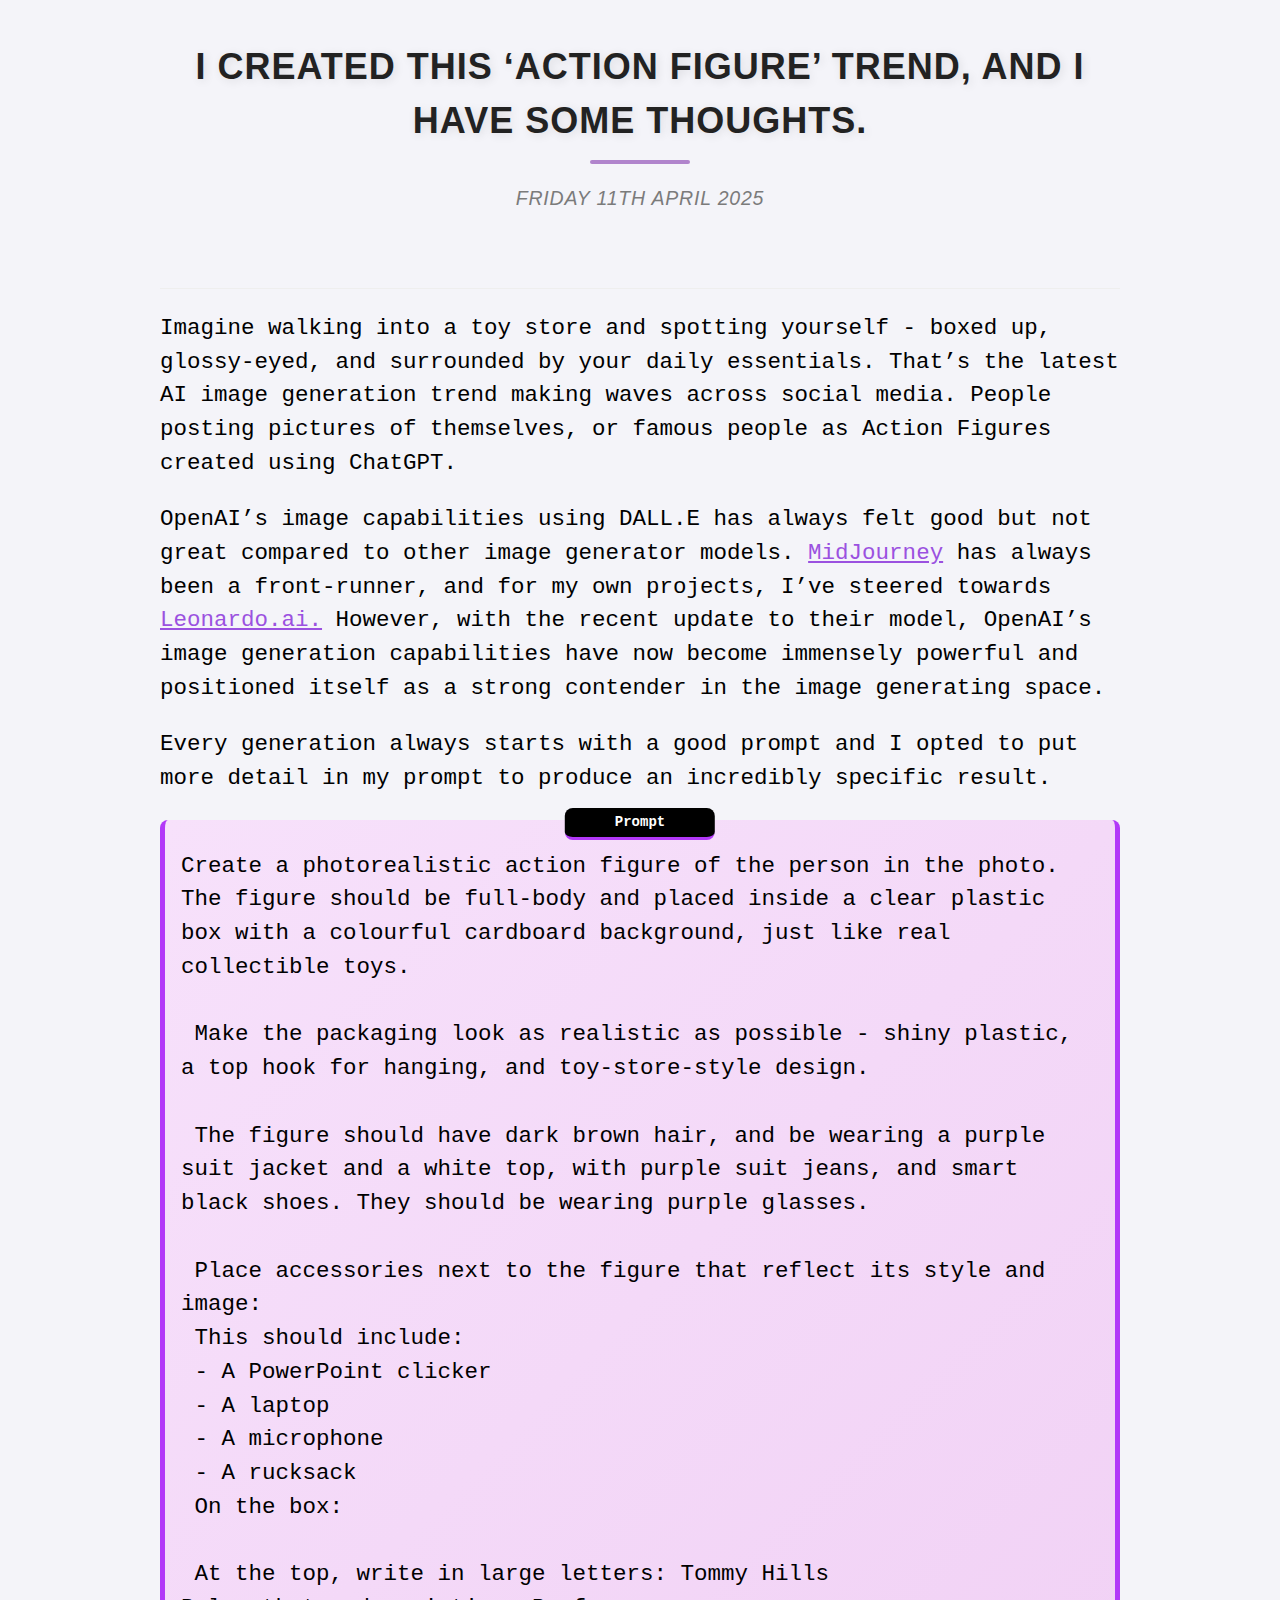
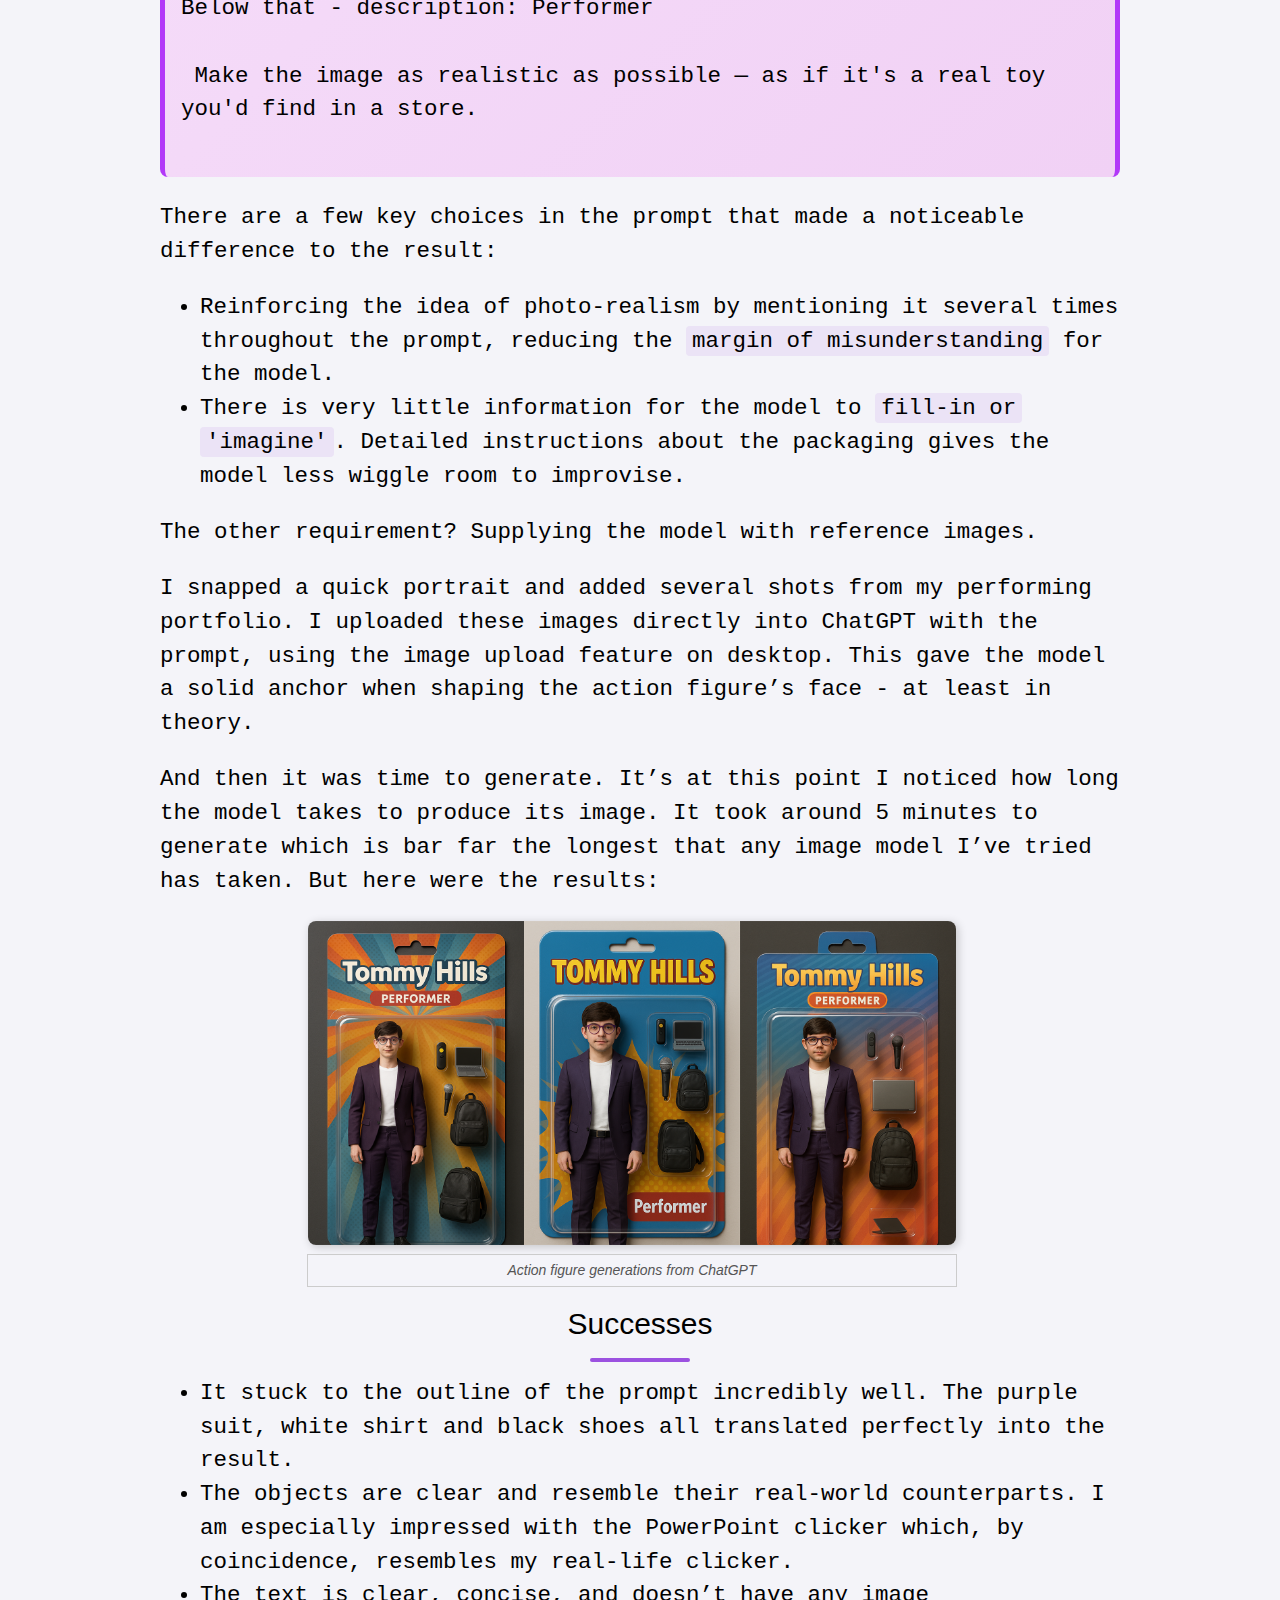
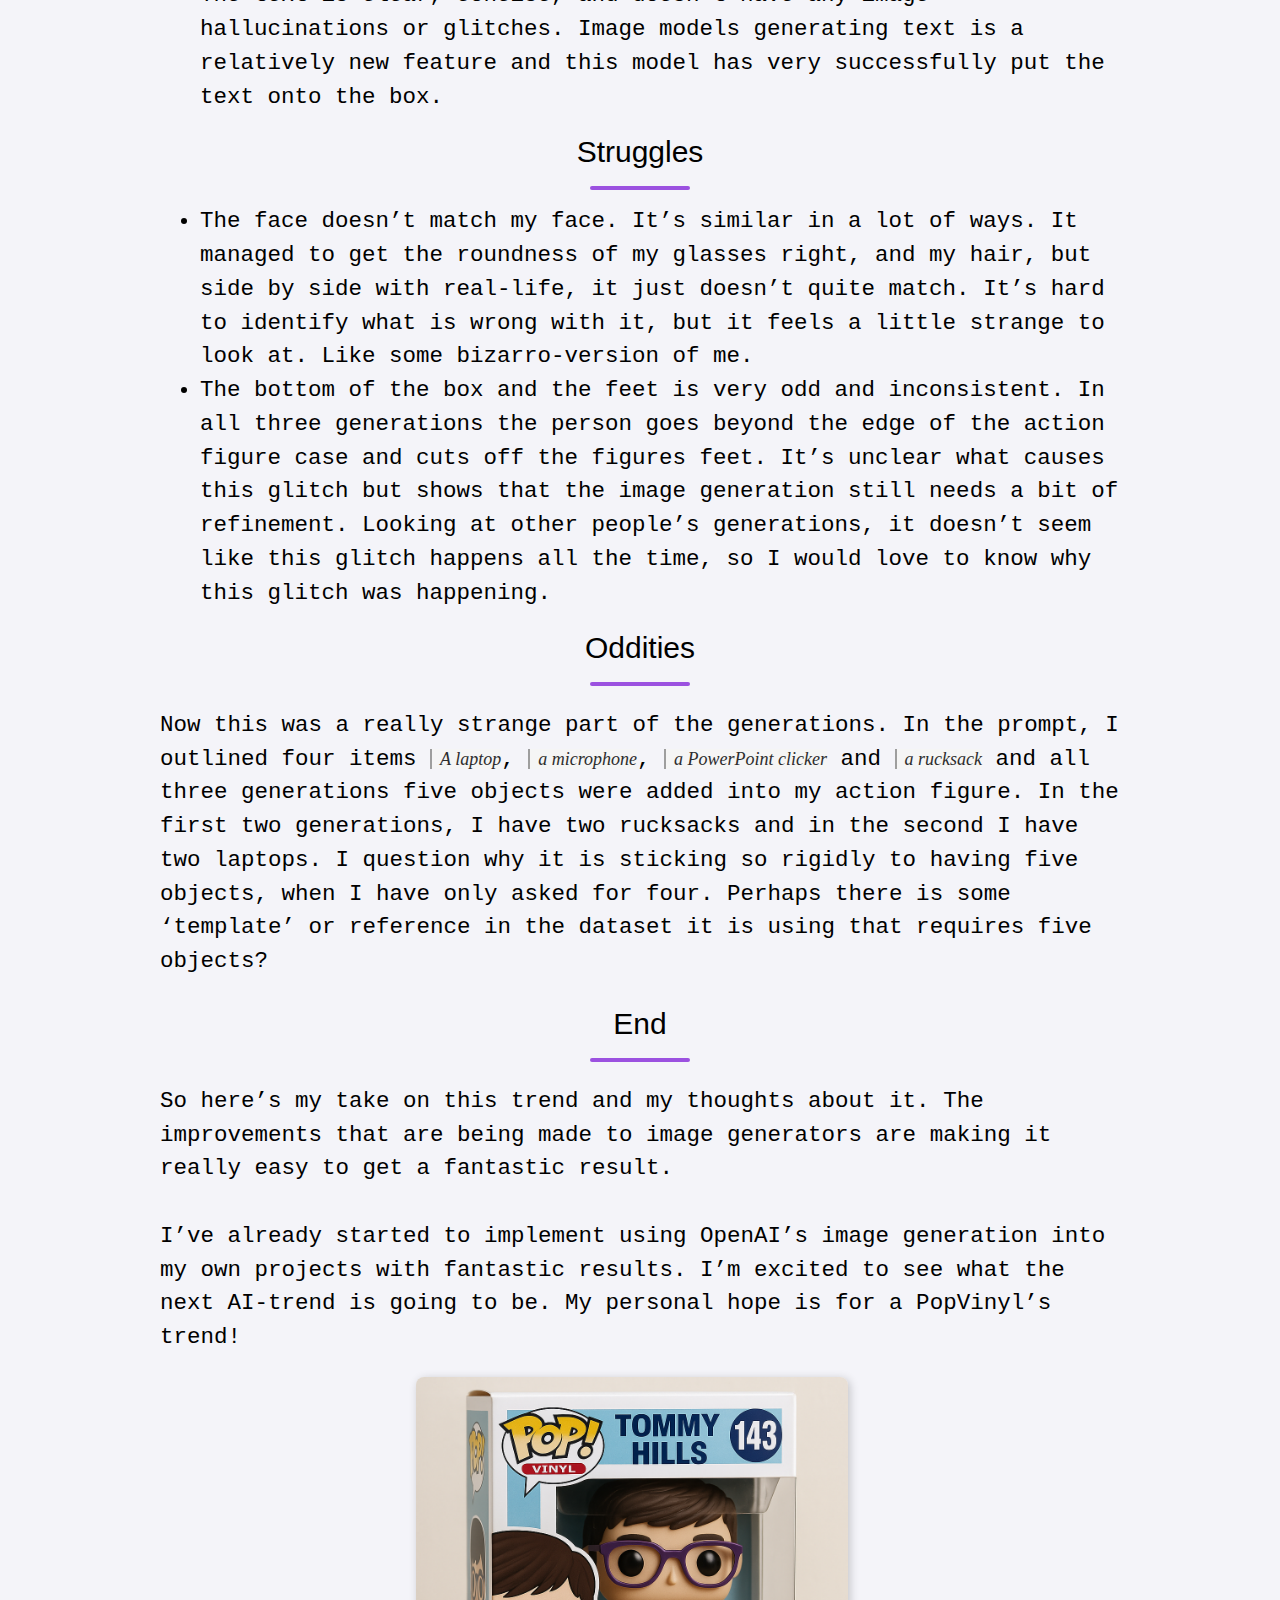
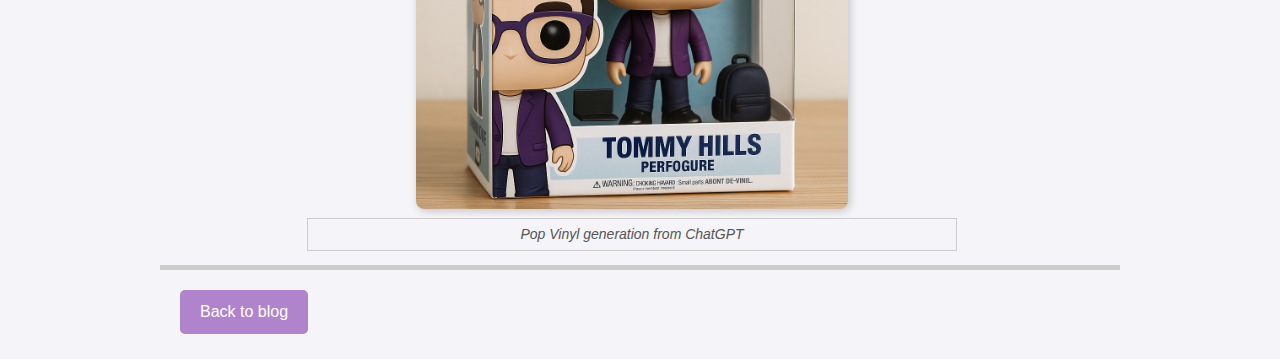
==== commit badf1b2c: "Small tweak to UL and LI" ====
--- a/action-figure-trend.html
+++ b/action-figure-trend.html
@@ -10,7 +10,6 @@
     ul {
       font-family: "Courier New", Courier, monospace !important;
       text-align: left !important;
-      font-size: 150% !important;
 
     }
     li {
